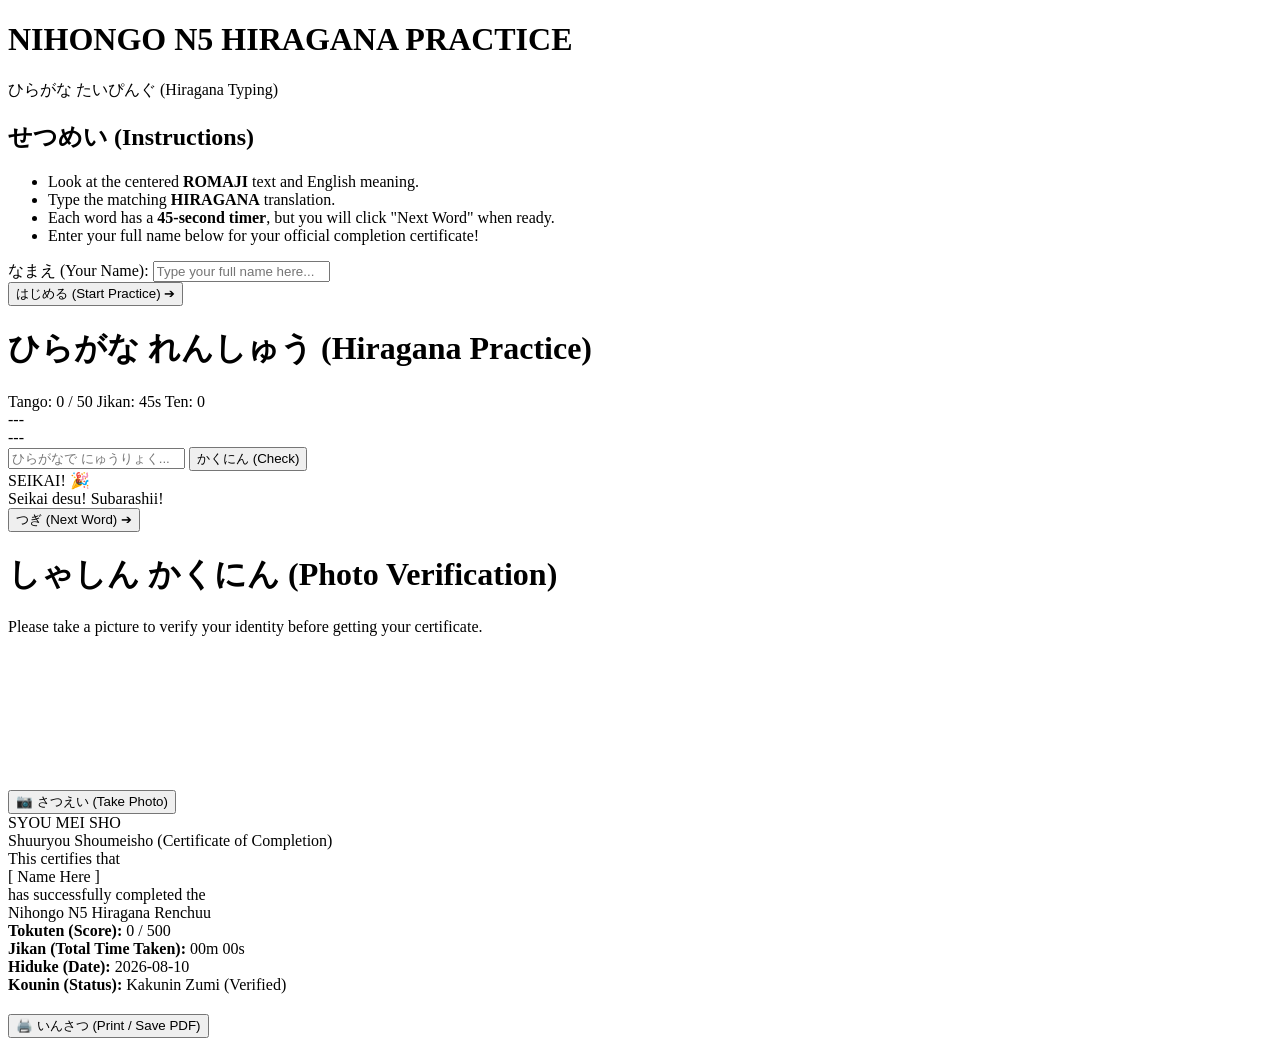
==== index.html @ 2bec3ff1 "Rename index.html.html to index.html" ====
<!DOCTYPE html>
<html lang="ja">
<head>
    <meta charset="UTF-8">
    <meta name="viewport" content="width=device-width, initial-scale=1.0">
    <title>Nihongo N5 Hiragana Renchuu</title>
    <link rel="stylesheet" href="styles.css">
</head>
<body>

<div class="container">
    <!-- 1. WELCOME & NAME INPUT SCREEN -->
    <div class="screen active" id="welcome-screen">
        <h1 class="welcome-title">NIHONGO N5 HIRAGANA PRACTICE</h1>
        <div class="welcome-subtitle">ひらがな たいぴんぐ (Hiragana Typing)</div>
        
        <div class="instructions-card">
            <h2>せつめい (Instructions)</h2>
            <ul class="instructions-list">
                <li>Look at the centered <strong>ROMAJI</strong> text and English meaning.</li>
                <li>Type the matching <strong>HIRAGANA</strong> translation.</li>
                <li>Each word has a <strong>45-second timer</strong>, but you will click "Next Word" when ready.</li>
                <li>Enter your full name below for your official completion certificate!</li>
            </ul>
        </div>

        <div class="name-input-group">
            <label for="user-name-input">なまえ (Your Name):</label>
            <input type="text" id="user-name-input" placeholder="Type your full name here..." required>
        </div>

        <button class="start-btn" onclick="startPractice()">はじめる (Start Practice) ➔</button>
    </div>

    <!-- 2. MAIN PRACTICE SCREEN -->
    <div class="screen" id="practice-screen">
        <div class="header">
            <h1>ひらがな れんしゅう (Hiragana Practice)</h1>
            <div class="progress-bar-container">
                <div class="progress-bar" id="progress-bar"></div>
            </div>
            <div class="stats">
                <span id="word-count">Tango: 0 / 50</span>
                <span class="timer-badge" id="timer-display">Jikan: 45s</span>
                <span id="score">Ten: 0</span>
            </div>
        </div>

        <div class="card">
            <div class="romaji-text" id="vocab-romaji">---</div>
            <div class="english-meaning" id="vocab-meaning">---</div>
        </div>

        <form class="input-section" onsubmit="handleFormSubmit(event)">
            <div class="input-wrapper">
                <input 
                    type="text" 
                    id="hiragana-input" 
                    class="hiragana-input" 
                    placeholder="ひらがなで にゅうりょく..." 
                    autocomplete="off"
                >
                <button type="submit" id="submit-btn" class="submit-btn">かくにん (Check)</button>
            </div>
            <div class="error-message" id="error-message"></div>
        </form>

        <div class="feedback-overlay" id="feedback-overlay">
            <div class="feedback-title" id="feedback-title">SEIKAI! 🎉</div>
            <div class="feedback-sub" id="feedback-msg">Seikai desu! Subarashii!</div>
            <button class="next-btn" id="next-btn" onclick="nextWord()">つぎ (Next Word) ➔</button>
        </div>
    </div>

    <!-- 3. WEBCAM VERIFICATION SCREEN -->
    <div class="screen" id="camera-screen">
        <h1 class="welcome-title">しゃしん かくにん (Photo Verification)</h1>
        <div class="welcome-subtitle">Please take a picture to verify your identity before getting your certificate.</div>
        
        <div class="webcam-box">
            <video id="webcam-video" autoplay playsinline></video>
            <canvas id="photo-canvas" style="display:none;"></canvas>
            <img id="captured-photo" alt="Your Photo" style="display:none;">
        </div>

        <div class="camera-actions">
            <button class="start-btn" id="snap-btn" onclick="takeSnapshot()">📷 さつえい (Take Photo)</button>
            <button class="start-btn" id="retake-btn" onclick="resetCamera()" style="display:none; background: #666;">Torinaoshi (Retake)</button>
            <button class="start-btn" id="cert-btn" onclick="showCertificate()" style="display:none; background: var(--primary-green);">しょうめいしょ (Get Certificate) ➔</button>
        </div>
    </div>

    <!-- 4. CERTIFICATE SCREEN -->
    <div class="screen" id="certificate-screen">
        <div class="certificate" id="certificate">
            <div class="cert-border">
                <div class="cert-header">SYOU MEI SHO</div>
                <div class="cert-subtitle">Shuuryou Shoumeisho (Certificate of Completion)</div>
                
                <div class="cert-body">
                    This certifies that
                    <div class="cert-name" id="cert-user-name">[ Name Here ]</div>
                    has successfully completed the
                    <div class="cert-title">Nihongo N5 Hiragana Renchuu</div>
                </div>

                <div class="cert-details">
                    <div><strong>Tokuten (Score):</strong> <span id="cert-score">0</span> / 500</div>
                    <div><strong>Jikan (Total Time Taken):</strong> <span id="cert-total-time">00m 00s</span></div>
                </div>

                <div class="cert-footer">
                    <div><strong>Hiduke (Date):</strong> <span id="cert-date">2026-08-10</span></div>
                    <div><strong>Kounin (Status):</strong> Kakunin Zumi (Verified)</div>
                </div>
            </div>
        </div>
        <button class="start-btn" onclick="window.print()" style="margin-top: 20px;">🖨️ いんさつ (Print / Save PDF)</button>
    </div>
</div>

<script src="script.js"></script>
</body>
</html>
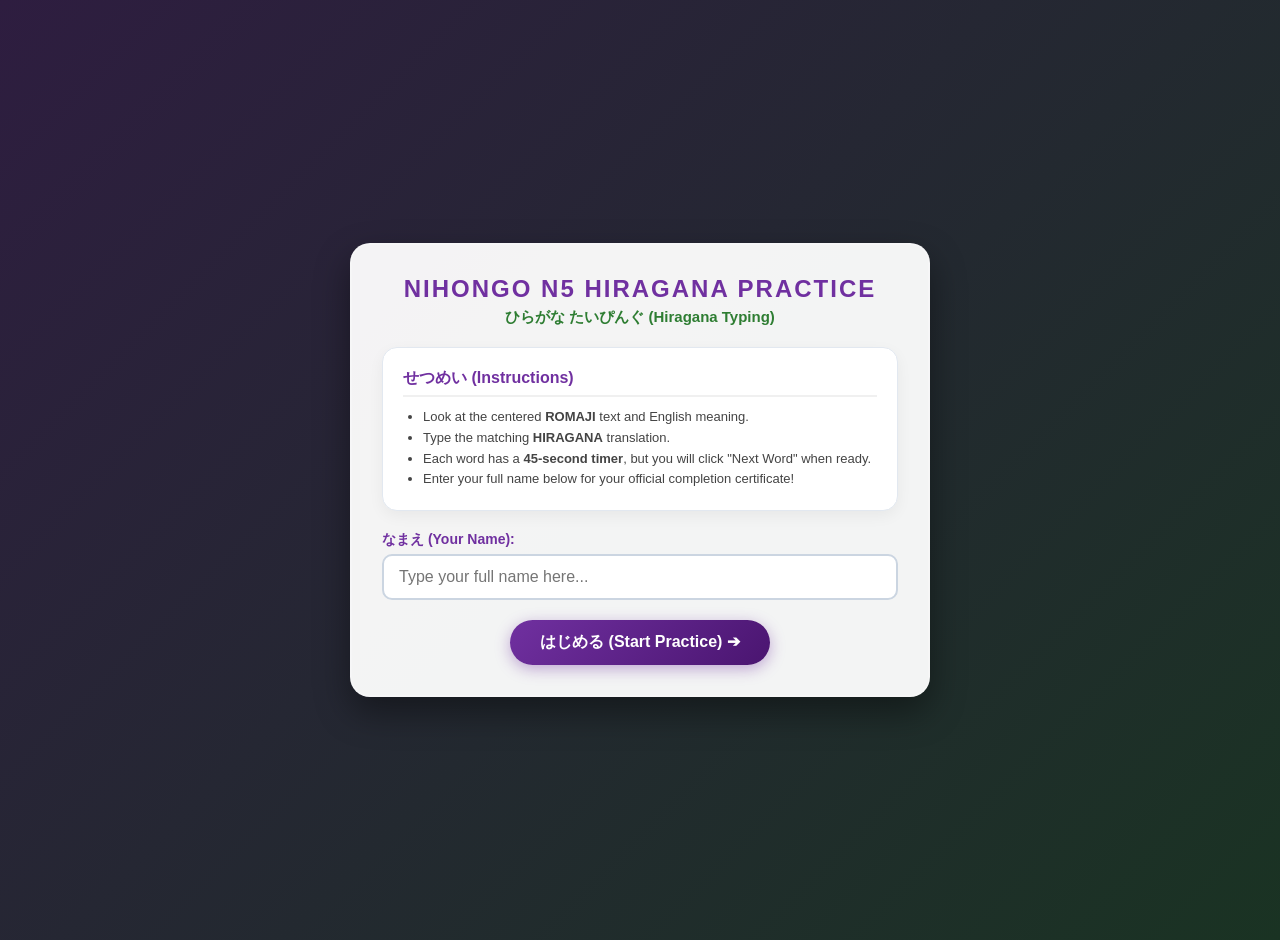
==== commit 16b16bb3: "Update index.html" ====
--- a/index.html
+++ b/index.html
@@ -57,7 +57,7 @@
                     type="text" 
                     id="hiragana-input" 
                     class="hiragana-input" 
-                    placeholder="ひらがなで にゅうりょく..." 
+                    placeholder="Put your Hiragana answers here..." 
                     autocomplete="off"
                 >
                 <button type="submit" id="submit-btn" class="submit-btn">かくにん (Check)</button>
--- a/styles.css
+++ b/styles.css
@@ -0,0 +1,395 @@
+:root {
+    --bg-gradient: linear-gradient(135deg, #2e1d40 0%, #1a3323 100%);
+    --card-bg: rgba(255, 255, 255, 0.95);
+    --primary-purple: #7030a0;
+    --primary-green: #2e7d32;
+    --accent-gold: #ffb70d;
+    --danger-red: #d32f2f;
+    --text-dark: #2c2c2c;
+}
+
+body {
+    margin: 0;
+    padding: 20px;
+    min-height: 100vh;
+    display: flex;
+    justify-content: center;
+    align-items: center;
+    background: var(--bg-gradient);
+    font-family: 'Hiragino Sans', 'Meiryo', 'Noto Sans JP', sans-serif;
+    color: var(--text-dark);
+}
+
+.container {
+    width: 100%;
+    max-width: 580px;
+    background: var(--card-bg);
+    border-radius: 20px;
+    box-shadow: 0 15px 35px rgba(0, 0, 0, 0.4);
+    border: 2px solid rgba(255, 255, 255, 0.2);
+    padding: 30px;
+    box-sizing: border-box;
+    text-align: center;
+    position: relative;
+    overflow: hidden;
+}
+
+.screen {
+    display: none;
+    flex-direction: column;
+    align-items: center;
+    width: 100%;
+}
+
+.screen.active {
+    display: flex;
+}
+
+.welcome-title {
+    font-size: 24px;
+    color: var(--primary-purple);
+    margin: 0 0 5px 0;
+    letter-spacing: 2px;
+    font-weight: bold;
+}
+
+.welcome-subtitle {
+    font-size: 15px;
+    color: var(--primary-green);
+    margin-bottom: 20px;
+    font-weight: 600;
+}
+
+.instructions-card {
+    background: #ffffff;
+    border-radius: 15px;
+    padding: 20px;
+    box-shadow: 0 5px 15px rgba(0,0,0,0.05);
+    border: 1px solid #e2e8f0;
+    margin-bottom: 20px;
+    text-align: left;
+    width: 100%;
+    box-sizing: border-box;
+}
+
+.instructions-card h2 {
+    font-size: 16px;
+    color: var(--primary-purple);
+    margin-top: 0;
+    margin-bottom: 10px;
+    border-bottom: 2px solid #f0f0f0;
+    padding-bottom: 6px;
+}
+
+.instructions-list {
+    margin: 0;
+    padding-left: 20px;
+    font-size: 13px;
+    line-height: 1.6;
+    color: #444;
+}
+
+.name-input-group {
+    width: 100%;
+    text-align: left;
+    margin-bottom: 20px;
+}
+
+.name-input-group label {
+    font-weight: bold;
+    font-size: 14px;
+    color: var(--primary-purple);
+    display: block;
+    margin-bottom: 5px;
+}
+
+.name-input-group input {
+    width: 100%;
+    padding: 12px 15px;
+    font-size: 16px;
+    border: 2px solid #cbd5e1;
+    border-radius: 10px;
+    box-sizing: border-box;
+    outline: none;
+}
+
+.name-input-group input:focus {
+    border-color: var(--primary-purple);
+}
+
+.start-btn {
+    background: linear-gradient(135deg, var(--primary-purple), #4a1570);
+    color: white;
+    border: none;
+    padding: 12px 30px;
+    font-size: 16px;
+    font-weight: bold;
+    border-radius: 30px;
+    cursor: pointer;
+    box-shadow: 0 4px 15px rgba(112, 48, 160, 0.4);
+    transition: transform 0.2s;
+}
+
+.start-btn:hover {
+    transform: scale(1.03);
+}
+
+.header {
+    width: 100%;
+    margin-bottom: 20px;
+}
+
+.header h1 {
+    margin: 0 0 5px 0;
+    font-size: 20px;
+    color: var(--primary-purple);
+}
+
+.progress-bar-container {
+    width: 100%;
+    height: 10px;
+    background: #e0e0e0;
+    border-radius: 5px;
+    overflow: hidden;
+    margin-top: 10px;
+}
+
+.progress-bar {
+    height: 100%;
+    width: 0%;
+    background: linear-gradient(90deg, var(--primary-green), var(--accent-gold));
+    transition: width 0.3s ease;
+}
+
+.stats {
+    display: flex;
+    justify-content: space-between;
+    font-size: 14px;
+    font-weight: bold;
+    color: #555;
+    margin-top: 5px;
+}
+
+.timer-badge {
+    color: var(--primary-purple);
+    font-weight: 800;
+}
+
+.timer-badge.expired {
+    color: var(--danger-red);
+}
+
+.card {
+    background: #ffffff;
+    border-radius: 15px;
+    padding: 25px 20px;
+    box-shadow: 0 5px 15px rgba(0,0,0,0.05);
+    border: 1px solid #e2e8f0;
+    margin-bottom: 20px;
+    display: flex;
+    flex-direction: column;
+    gap: 10px;
+    align-items: center;
+    width: 100%;
+    box-sizing: border-box;
+}
+
+.romaji-text {
+    font-size: 42px;
+    font-weight: 800;
+    color: var(--primary-purple);
+    letter-spacing: 3px;
+    margin: 0;
+    text-transform: uppercase;
+}
+
+.english-meaning {
+    font-size: 18px;
+    font-weight: 600;
+    color: var(--primary-green);
+    margin: 0;
+}
+
+.input-section {
+    display: flex;
+    flex-direction: column;
+    gap: 12px;
+    margin-bottom: 20px;
+    width: 100%;
+}
+
+.input-wrapper {
+    display: flex;
+    gap: 10px;
+}
+
+.hiragana-input {
+    flex: 1;
+    padding: 12px 16px;
+    font-size: 20px;
+    border: 2px solid #cbd5e1;
+    border-radius: 12px;
+    outline: none;
+    text-align: center;
+}
+
+.submit-btn {
+    background: var(--primary-purple);
+    color: white;
+    border: none;
+    border-radius: 12px;
+    padding: 0 20px;
+    font-size: 15px;
+    font-weight: bold;
+    cursor: pointer;
+}
+
+.error-message {
+    min-height: 24px;
+    color: var(--danger-red);
+    font-weight: bold;
+    font-size: 13px;
+}
+
+.feedback-overlay {
+    display: none;
+    position: absolute;
+    top: 0; left: 0; right: 0; bottom: 0;
+    background: rgba(255, 255, 255, 0.96);
+    border-radius: 20px;
+    flex-direction: column;
+    justify-content: center;
+    align-items: center;
+    z-index: 10;
+}
+
+.feedback-title {
+    font-size: 28px;
+    color: var(--primary-green);
+    font-weight: bold;
+    margin-bottom: 10px;
+}
+
+.feedback-sub {
+    font-size: 16px;
+    color: #555;
+    margin-bottom: 20px;
+}
+
+.next-btn {
+    background: linear-gradient(135deg, var(--primary-purple), #4a1570);
+    color: white;
+    border: none;
+    padding: 12px 30px;
+    font-size: 15px;
+    font-weight: bold;
+    border-radius: 25px;
+    cursor: pointer;
+}
+
+/* Webcam Elements */
+.webcam-box {
+    width: 100%;
+    max-width: 320px;
+    height: 240px;
+    background: #000;
+    border-radius: 12px;
+    overflow: hidden;
+    margin-bottom: 20px;
+    display: flex;
+    justify-content: center;
+    align-items: center;
+}
+
+.webcam-box video, .webcam-box img {
+    width: 100%;
+    height: 100%;
+    object-fit: cover;
+}
+
+.camera-actions {
+    display: flex;
+    gap: 10px;
+    flex-wrap: wrap;
+    justify-content: center;
+}
+
+/* Certificate Styles with Photo Background */
+.certificate {
+    position: relative;
+    background-color: #ffffff;
+    background-size: cover;
+    background-position: center;
+    background-repeat: no-repeat;
+    border: 10px solid var(--primary-purple);
+    padding: 20px;
+    border-radius: 10px;
+    box-shadow: inset 0 0 0 2px var(--accent-gold);
+    width: 100%;
+    box-sizing: border-box;
+    overflow: hidden;
+}
+
+.cert-border {
+    position: relative;
+    z-index: 2;
+    background: rgba(255, 255, 255, 0.88);
+    border: 2px solid var(--primary-green);
+    padding: 25px 20px;
+    border-radius: 6px;
+    backdrop-filter: blur(2px);
+}
+
+.cert-header {
+    font-size: 28px;
+    font-weight: 900;
+    color: var(--primary-purple);
+    letter-spacing: 4px;
+}
+
+.cert-subtitle {
+    font-size: 14px;
+    color: #444;
+    margin-bottom: 25px;
+    font-weight: 600;
+}
+
+.cert-body {
+    font-size: 15px;
+    color: #222;
+    line-height: 1.6;
+}
+
+.cert-name {
+    font-size: 26px;
+    font-weight: 800;
+    color: var(--primary-green);
+    text-decoration: underline;
+    margin: 12px 0;
+}
+
+.cert-title {
+    font-weight: bold;
+    color: var(--primary-purple);
+    font-size: 16px;
+}
+
+.cert-details {
+    display: flex;
+    justify-content: space-around;
+    font-size: 13px;
+    margin: 20px 0 15px 0;
+    background: rgba(255, 255, 255, 0.95);
+    padding: 12px;
+    border-radius: 8px;
+    border: 1px solid #ddd;
+}
+
+.cert-footer {
+    display: flex;
+    justify-content: space-between;
+    font-size: 12px;
+    color: #555;
+    margin-top: 15px;
+    font-weight: 600;
+}
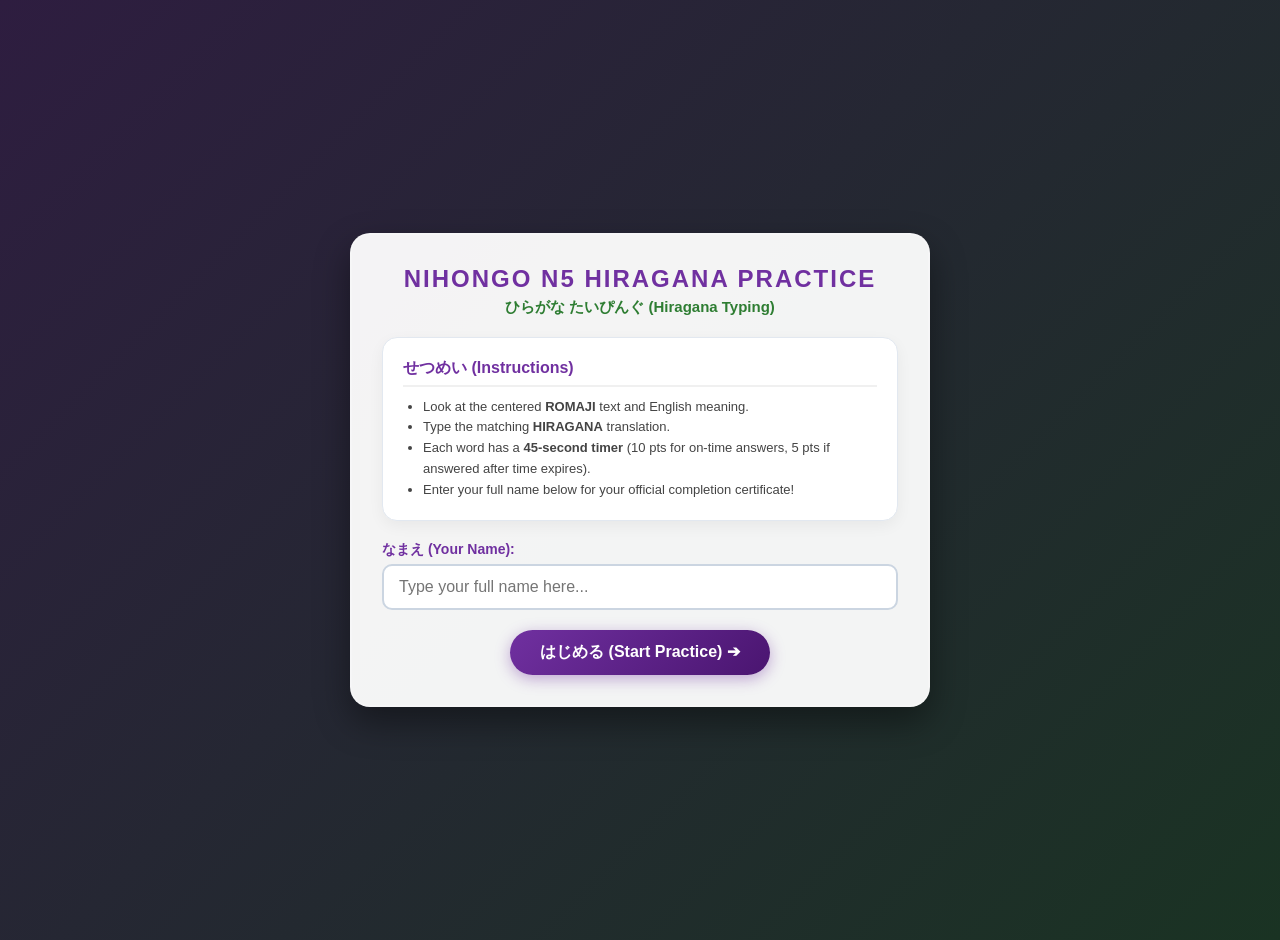
==== commit 5ec623b6: "Update index.html" ====
--- a/index.html
+++ b/index.html
@@ -19,7 +19,7 @@
             <ul class="instructions-list">
                 <li>Look at the centered <strong>ROMAJI</strong> text and English meaning.</li>
                 <li>Type the matching <strong>HIRAGANA</strong> translation.</li>
-                <li>Each word has a <strong>45-second timer</strong>, but you will click "Next Word" when ready.</li>
+                <li>Each word has a <strong>45-second timer</strong> (10 pts for on-time answers, 5 pts if answered after time expires).</li>
                 <li>Enter your full name below for your official completion certificate!</li>
             </ul>
         </div>
@@ -57,7 +57,7 @@
                     type="text" 
                     id="hiragana-input" 
                     class="hiragana-input" 
-                    placeholder="Put your Hiragana answers here..." 
+                    placeholder="ひらがなで にゅうりょく..." 
                     autocomplete="off"
                 >
                 <button type="submit" id="submit-btn" class="submit-btn">かくにん (Check)</button>
